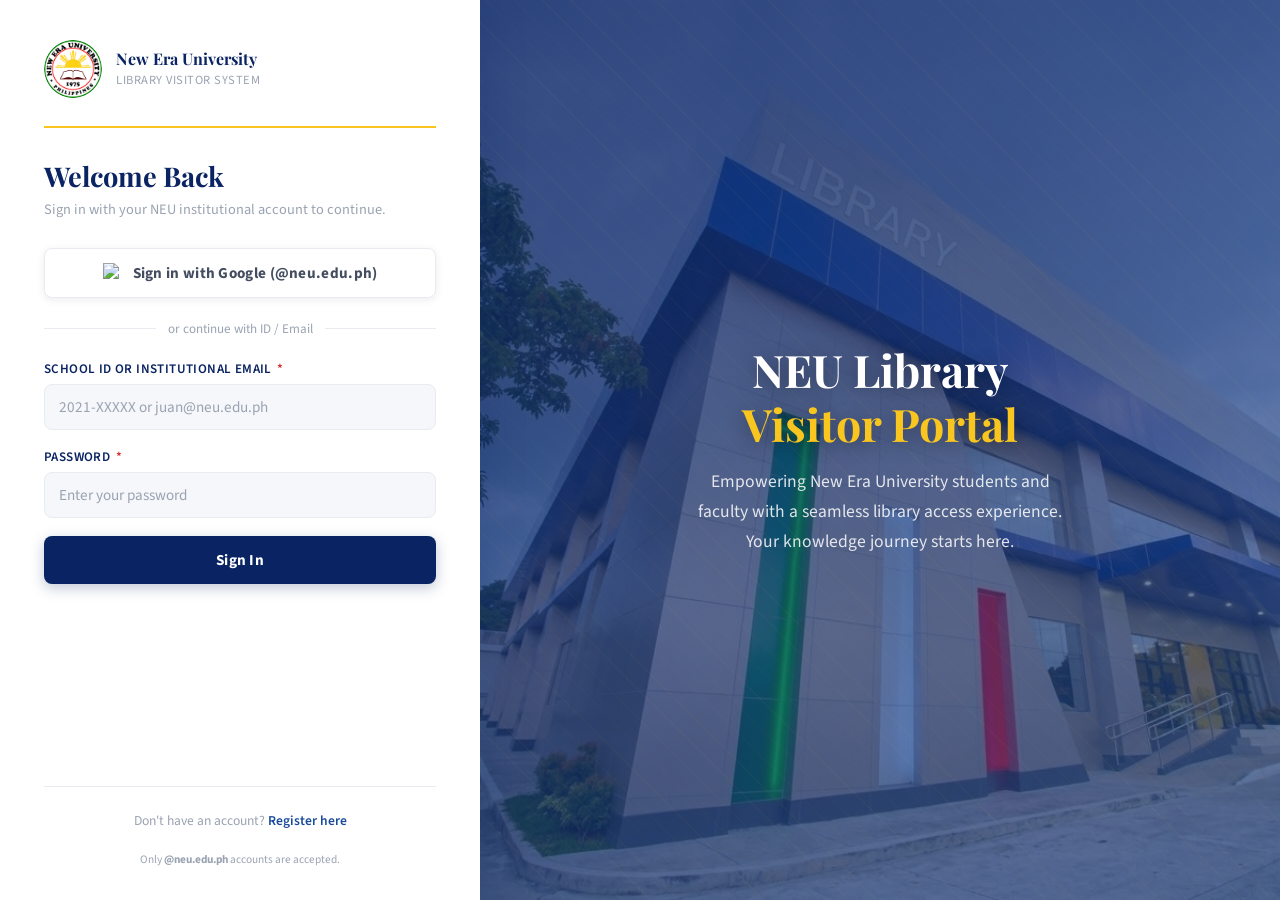
==== index.html @ 8e44487f "Initial commit: NEU Library System" ====
<!DOCTYPE html>
<html lang="en">
<head>
  <meta charset="UTF-8" />
  <meta name="viewport" content="width=device-width, initial-scale=1.0" />
  <title>NEU Library – Visitor Login</title>
  <link rel="stylesheet" href="css/main.css" />
  <link rel="icon" href="assets/neu-logo.png" />
</head>
<body>

<div class="page-wrapper">

  <!-- ── Left Panel: Login Form ─────────────────────────── -->
  <aside class="left-panel">
    <div class="left-panel-inner">

      <!-- Header / Logo -->
      <header class="neu-header">
        <img src="assets/neu-logo.png" alt="NEU Logo" class="neu-logo-mark" />
        <div class="neu-title">
          <span class="school-name">New Era University</span>
          <span class="system-name">Library Visitor System</span>
        </div>
      </header>

      <!-- Page title -->
      <h1 class="page-title">Welcome Back</h1>
      <p class="page-subtitle">Sign in with your NEU institutional account to continue.</p>

      <!-- Error message -->
      <div class="error-msg" id="error-msg" role="alert"></div>

      <!-- Google Sign-In -->
      <button class="btn btn-google" id="google-login-btn" type="button">
        <img
          src="https://www.gstatic.com/firebasejs/ui/2.0.0/images/auth/google.svg"
          alt="Google"
          width="20"
          height="20"
        />
        Sign in with Google (@neu.edu.ph)
      </button>

      <div class="divider">or continue with ID / Email</div>

      <!-- Manual Login (ID / Email) -->
      <form id="login-form" novalidate>
        <div class="form-group">
          <label for="login-id">School ID or Institutional Email <span class="req">*</span></label>
          <input
            type="text"
            id="login-id"
            name="login-id"
            placeholder="2021-XXXXX or juan@neu.edu.ph"
            autocomplete="username"
          />
        </div>

        <div class="form-group">
          <label for="login-password">Password <span class="req">*</span></label>
          <input
            type="password"
            id="login-password"
            name="login-password"
            placeholder="Enter your password"
            autocomplete="current-password"
          />
        </div>

        <button class="btn btn-primary" type="submit" id="login-submit-btn">
          Sign In
        </button>
      </form>

      <footer class="page-footer">
        Don't have an account?
        <a href="register.html" id="go-to-register">Register here</a>
        <br /><br />
        <small>Only <strong>@neu.edu.ph</strong> accounts are accepted.</small>
      </footer>

    </div>
  </aside>

  <!-- ── Right Panel: Decorative ────────────────────────── -->
  <section class="right-panel" aria-hidden="true">
    <div class="right-tagline">
      <h2>
        NEU Library
        <span>Visitor Portal</span>
      </h2>
      <p>
        Empowering New Era University students and faculty with a seamless
        library access experience. Your knowledge journey starts here.
      </p>
    </div>
  </section>

</div><!-- /.page-wrapper -->

<!-- Firebase SDK (ESM) -->
<script type="module">
  import { loginWithGoogle } from './js/auth.js';
  import {
    auth,
    db,
    onAuthStateChanged,
    doc,
    getDoc,
    signInWithPopup,
    ALLOWED_DOMAIN,
  } from './js/firebase-config.js';
  import {
    signInWithEmailAndPassword,
    getAuth,
  } from 'https://www.gstatic.com/firebasejs/10.12.2/firebase-auth.js';

  // ── Google login ──────────────────────────────────────────
  document.getElementById('google-login-btn').addEventListener('click', loginWithGoogle);

  // ── Manual login (Email/Password via Firebase Auth) ───────
  document.getElementById('login-form').addEventListener('submit', async (e) => {
    e.preventDefault();
    const errorEl = document.getElementById('error-msg');
    errorEl.style.display = 'none';

    let identifier = document.getElementById('login-id').value.trim();
    const password = document.getElementById('login-password').value;

    if (!identifier || !password) {
      errorEl.textContent = 'Please enter your ID/email and password.';
      errorEl.style.display = 'block';
      return;
    }

    // If user typed a numeric ID, look up their email in Firestore
    // (Requires a server-side lookup or pre-stored email mapping)
    if (!identifier.includes('@')) {
      // Try to find user by schoolId in Firestore
      const { collection, query, where, getDocs } = await import(
        'https://www.gstatic.com/firebasejs/10.12.2/firebase-firestore.js'
      );
      const q = query(
        collection(db, 'users'),
        where('schoolId', '==', identifier)
      );
      const snap = await getDocs(q);
      if (snap.empty) {
        errorEl.textContent = 'No account found with that School ID.';
        errorEl.style.display = 'block';
        return;
      }
      identifier = snap.docs[0].data().email;
    }

    // Domain check
    if (!identifier.endsWith(ALLOWED_DOMAIN)) {
      errorEl.textContent = `Only ${ALLOWED_DOMAIN} accounts are allowed.`;
      errorEl.style.display = 'block';
      return;
    }

    const submitBtn = document.getElementById('login-submit-btn');
    submitBtn.disabled = true;
    submitBtn.textContent = 'Signing in…';

    try {
      const { signInWithEmailAndPassword } = await import(
        'https://www.gstatic.com/firebasejs/10.12.2/firebase-auth.js'
      );
      const cred = await signInWithEmailAndPassword(auth, identifier, password);
      const userSnap = await getDoc(doc(db, 'users', cred.user.uid));
      if (!userSnap.exists()) { window.location.href = 'register.html'; return; }
      const userData = userSnap.data();
      if (userData.isBlocked) {
        const { signOut } = await import(
          'https://www.gstatic.com/firebasejs/10.12.2/firebase-auth.js'
        );
        await signOut(auth);
        errorEl.textContent = 'Your access has been blocked. Contact library staff.';
        errorEl.style.display = 'block';
        return;
      }
      window.location.href = userData.role === 'admin'
        ? 'admin-dashboard.html'
        : 'checkin.html';
    } catch (err) {
      const msgs = {
        'auth/user-not-found': 'No account found with this email.',
        'auth/wrong-password': 'Incorrect password.',
        'auth/too-many-requests': 'Too many attempts. Try again later.',
      };
      errorEl.textContent = msgs[err.code] || 'Login failed. Please try again.';
      errorEl.style.display = 'block';
      submitBtn.disabled = false;
      submitBtn.textContent = 'Sign In';
    }
  });

  // ── Redirect if already logged in ────────────────────────
  onAuthStateChanged(auth, async (user) => {
    if (!user) return;
    const snap = await getDoc(doc(db, 'users', user.uid));
    if (!snap.exists()) return;
    const data = snap.data();
    if (data.isBlocked) return;
    if (!data.isProfileComplete) { window.location.href = 'register.html'; return; }
    window.location.href = data.role === 'admin' ? 'admin-dashboard.html' : 'checkin.html';
  });
</script>

</body>
</html>
---- css/main.css ----
/* ============================================================
   main.css
   Shared styles for Login, Register, Check-in, and Welcome
   pages of the NEU Library Visitor Management System.
   Color palette: Navy Blue #0A2463, Gold #F9C61F, White #FFFFFF
   ============================================================ */

/* ── Google Fonts ──────────────────────────────────────────── */
@import url('https://fonts.googleapis.com/css2?family=Playfair+Display:wght@500;700&family=Source+Sans+3:wght@300;400;600;700&display=swap');

/* ── CSS Variables ─────────────────────────────────────────── */
:root {
  --blue-dark:   #0A2463;
  --blue-mid:    #1A4B9B;
  --blue-light:  #2E6FD9;
  --blue-pale:   #E8F0FE;
  --gold:        #F9C61F;
  --gold-dark:   #D4A200;
  --gold-light:  #FFF3CC;
  --white:       #FFFFFF;
  --gray-100:    #F5F7FA;
  --gray-200:    #E8EBF0;
  --gray-400:    #9AA3B2;
  --gray-700:    #444D60;
  --red-err:     #D32F2F;
  --success:     #1B8B3E;

  --font-display: 'Playfair Display', Georgia, serif;
  --font-body:    'Source Sans 3', 'Segoe UI', sans-serif;

  --radius:      12px;
  --radius-sm:   8px;
  --shadow-card: 0 8px 32px rgba(10,36,99,0.13);
  --shadow-btn:  0 4px 14px rgba(10,36,99,0.25);
  --transition:  0.22s cubic-bezier(0.4, 0, 0.2, 1);
}

/* ── Reset & Base ──────────────────────────────────────────── */
*, *::before, *::after { box-sizing: border-box; margin: 0; padding: 0; }

html { font-size: 16px; scroll-behavior: smooth; }

body {
  font-family: var(--font-body);
  background: var(--blue-dark);
  color: var(--gray-700);
  min-height: 100vh;
  display: flex;
  flex-direction: column;
}

/* ── Page Layout (split: left content + right image bg) ────── */
.page-wrapper {
  display: flex;
  min-height: 100vh;
  position: relative;
}

/* Left panel */
.left-panel {
  width: 480px;
  min-width: 320px;
  background: var(--white);
  display: flex;
  flex-direction: column;
  z-index: 2;
  box-shadow: 4px 0 40px rgba(10,36,99,0.18);
}

/* Right panel – library background */
.right-panel {
  flex: 1;
  background:
    linear-gradient(160deg, rgba(10,36,99,0.82) 0%, rgba(26,75,155,0.55) 100%),
    url('../assets/library-bg.jpg') center/cover no-repeat;
  display: flex;
  align-items: center;
  justify-content: center;
  padding: 40px;
  position: relative;
  overflow: hidden;
}

.right-panel::after {
  content: '';
  position: absolute;
  inset: 0;
  background: repeating-linear-gradient(
    45deg,
    rgba(249,198,31,0.03) 0px,
    rgba(249,198,31,0.03) 1px,
    transparent 1px,
    transparent 20px
  );
}

.right-tagline {
  position: relative;
  z-index: 1;
  text-align: center;
  color: var(--white);
}

.right-tagline h2 {
  font-family: var(--font-display);
  font-size: 2.8rem;
  font-weight: 700;
  line-height: 1.2;
  text-shadow: 0 3px 20px rgba(0,0,0,0.4);
  margin-bottom: 16px;
}

.right-tagline h2 span {
  color: var(--gold);
  display: block;
}

.right-tagline p {
  font-size: 1.1rem;
  opacity: 0.85;
  max-width: 380px;
  line-height: 1.7;
}

/* ── Left Panel Inner ──────────────────────────────────────── */
.left-panel-inner {
  padding: 40px 44px 32px;
  display: flex;
  flex-direction: column;
  flex: 1;
}

/* ── Logo / Header ─────────────────────────────────────────── */
.neu-header {
  display: flex;
  align-items: center;
  gap: 14px;
  padding-bottom: 28px;
  border-bottom: 2px solid var(--gold);
  margin-bottom: 32px;
}

.neu-logo {
  width: 58px;
  height: 58px;
  object-fit: contain;
  flex-shrink: 0;
}

.neu-logo-mark {
  width: 58px;
  height: 58px;
  border-radius: 50%;
  object-fit: cover;
  flex-shrink: 0;
}

.neu-title {
  display: flex;
  flex-direction: column;
}

.neu-title .school-name {
  font-family: var(--font-display);
  font-size: 1rem;
  font-weight: 700;
  color: var(--blue-dark);
  line-height: 1.2;
}

.neu-title .system-name {
  font-size: 0.78rem;
  color: var(--gray-400);
  letter-spacing: 0.5px;
  text-transform: uppercase;
  margin-top: 2px;
}

/* ── Page Title ────────────────────────────────────────────── */
.page-title {
  font-family: var(--font-display);
  font-size: 1.7rem;
  font-weight: 700;
  color: var(--blue-dark);
  margin-bottom: 6px;
  line-height: 1.2;
}

.page-subtitle {
  font-size: 0.9rem;
  color: var(--gray-400);
  margin-bottom: 28px;
}

/* ── Form ──────────────────────────────────────────────────── */
.form-group {
  margin-bottom: 18px;
}

.form-group label {
  display: block;
  font-size: 0.82rem;
  font-weight: 600;
  color: var(--blue-dark);
  margin-bottom: 6px;
  text-transform: uppercase;
  letter-spacing: 0.4px;
}

.form-group label .req {
  color: var(--red-err);
  margin-left: 2px;
}

.form-group input,
.form-group select {
  width: 100%;
  padding: 11px 14px;
  border: 1.5px solid var(--gray-200);
  border-radius: var(--radius-sm);
  font-family: var(--font-body);
  font-size: 0.95rem;
  color: var(--gray-700);
  background: var(--gray-100);
  transition: border-color var(--transition), box-shadow var(--transition);
  outline: none;
  appearance: none;
}

.form-group input:focus,
.form-group select:focus {
  border-color: var(--blue-mid);
  background: var(--white);
  box-shadow: 0 0 0 3px rgba(26,75,155,0.12);
}

.form-group input::placeholder { color: var(--gray-400); }

.form-row {
  display: grid;
  grid-template-columns: 1fr auto 1fr;
  gap: 10px;
}

.form-row .mi-field { width: 70px; }

/* ── Buttons ───────────────────────────────────────────────── */
.btn {
  display: inline-flex;
  align-items: center;
  justify-content: center;
  gap: 10px;
  padding: 13px 22px;
  border: none;
  border-radius: var(--radius-sm);
  font-family: var(--font-body);
  font-size: 0.95rem;
  font-weight: 700;
  cursor: pointer;
  transition: all var(--transition);
  text-decoration: none;
  width: 100%;
  letter-spacing: 0.3px;
}

.btn-primary {
  background: var(--blue-dark);
  color: var(--white);
  box-shadow: var(--shadow-btn);
}

.btn-primary:hover {
  background: var(--blue-mid);
  transform: translateY(-1px);
  box-shadow: 0 6px 20px rgba(10,36,99,0.32);
}

.btn-primary:active { transform: translateY(0); }

.btn-primary:disabled {
  background: var(--gray-400);
  cursor: not-allowed;
  transform: none;
  box-shadow: none;
}

.btn-google {
  background: var(--white);
  color: var(--gray-700);
  border: 1.5px solid var(--gray-200);
  box-shadow: 0 2px 8px rgba(0,0,0,0.08);
}

.btn-google:hover {
  background: var(--gray-100);
  border-color: var(--blue-light);
  transform: translateY(-1px);
}

.btn-google img {
  width: 20px;
  height: 20px;
}

.btn-gold {
  background: var(--gold);
  color: var(--blue-dark);
  box-shadow: 0 4px 14px rgba(249,198,31,0.35);
}

.btn-gold:hover {
  background: var(--gold-dark);
  transform: translateY(-1px);
}

/* ── Divider ───────────────────────────────────────────────── */
.divider {
  display: flex;
  align-items: center;
  gap: 12px;
  margin: 22px 0;
  color: var(--gray-400);
  font-size: 0.82rem;
}

.divider::before,
.divider::after {
  content: '';
  flex: 1;
  height: 1px;
  background: var(--gray-200);
}

/* ── Error message ─────────────────────────────────────────── */
.error-msg {
  display: none;
  background: #FDECEA;
  border: 1px solid #FFCDD2;
  border-left: 4px solid var(--red-err);
  border-radius: var(--radius-sm);
  padding: 10px 14px;
  font-size: 0.88rem;
  color: var(--red-err);
  margin-bottom: 16px;
  line-height: 1.5;
}

/* ── Footer links ──────────────────────────────────────────── */
.page-footer {
  margin-top: auto;
  padding-top: 24px;
  border-top: 1px solid var(--gray-200);
  font-size: 0.85rem;
  color: var(--gray-400);
  text-align: center;
}

.page-footer a {
  color: var(--blue-mid);
  text-decoration: none;
  font-weight: 600;
}

.page-footer a:hover { text-decoration: underline; }

/* ── Check-in page ─────────────────────────────────────────── */
.user-info-bar {
  display: flex;
  align-items: center;
  gap: 14px;
  background: var(--blue-dark);
  padding: 16px 22px;
  border-radius: var(--radius);
  margin-bottom: 28px;
}

.user-avatar {
  width: 46px;
  height: 46px;
  border-radius: 50%;
  border: 2px solid var(--gold);
  object-fit: cover;
  background: var(--blue-mid);
}

.user-info-bar .user-details { flex: 1; }
.user-info-bar .user-name {
  font-weight: 700;
  color: var(--white);
  font-size: 1rem;
}
.user-info-bar .user-sub {
  font-size: 0.82rem;
  color: var(--gold);
  opacity: 0.9;
}

.btn-logout-sm {
  background: transparent;
  border: 1.5px solid rgba(255,255,255,0.3);
  color: var(--white);
  padding: 7px 14px;
  border-radius: 6px;
  font-size: 0.82rem;
  font-weight: 600;
  cursor: pointer;
  transition: all var(--transition);
  font-family: var(--font-body);
}

.btn-logout-sm:hover {
  background: rgba(255,255,255,0.12);
  border-color: var(--gold);
  color: var(--gold);
}

/* ── Welcome screen ────────────────────────────────────────── */
.welcome-page {
  display: flex;
  align-items: center;
  justify-content: center;
  min-height: 100vh;
  background: var(--blue-dark);
  padding: 24px;
}

.welcome-card {
  background: var(--white);
  border-radius: 20px;
  padding: 48px 52px;
  max-width: 560px;
  width: 100%;
  text-align: center;
  box-shadow: 0 20px 60px rgba(0,0,0,0.35);
  position: relative;
  overflow: hidden;
  animation: welcomeIn 0.6s cubic-bezier(0.34, 1.56, 0.64, 1);
}

@keyframes welcomeIn {
  from { opacity: 0; transform: scale(0.85) translateY(30px); }
  to   { opacity: 1; transform: scale(1) translateY(0); }
}

.welcome-card::before {
  content: '';
  position: absolute;
  top: 0; left: 0; right: 0;
  height: 6px;
  background: linear-gradient(90deg, var(--blue-dark), var(--blue-light), var(--gold));
}

.welcome-icon {
  width: 90px;
  height: 90px;
  background: linear-gradient(135deg, var(--success), #27AE60);
  border-radius: 50%;
  display: flex;
  align-items: center;
  justify-content: center;
  margin: 0 auto 24px;
  box-shadow: 0 8px 24px rgba(27,139,62,0.35);
}

.welcome-icon svg { width: 46px; height: 46px; }

.welcome-title {
  font-family: var(--font-display);
  font-size: 2.2rem;
  font-weight: 700;
  color: var(--blue-dark);
  margin-bottom: 6px;
  line-height: 1.2;
}

.welcome-subtitle {
  font-size: 1.1rem;
  color: var(--success);
  font-weight: 600;
  margin-bottom: 28px;
}

.visitor-info-grid {
  display: grid;
  grid-template-columns: 1fr 1fr;
  gap: 14px;
  margin-bottom: 32px;
  text-align: left;
}

.info-chip {
  background: var(--blue-pale);
  border-radius: 10px;
  padding: 13px 16px;
  border-left: 4px solid var(--blue-dark);
}

.info-chip.full { grid-column: 1 / -1; }
.info-chip .label {
  font-size: 0.73rem;
  text-transform: uppercase;
  letter-spacing: 0.6px;
  color: var(--gray-400);
  font-weight: 600;
  margin-bottom: 3px;
}
.info-chip .value {
  font-size: 0.95rem;
  font-weight: 700;
  color: var(--blue-dark);
}

.visit-time-line {
  font-size: 0.85rem;
  color: var(--gray-400);
  margin-bottom: 28px;
}

.countdown-text {
  font-size: 0.82rem;
  color: var(--gray-400);
  margin-top: 14px;
}

.countdown-text span {
  font-weight: 700;
  color: var(--blue-mid);
}

/* ── Responsive ────────────────────────────────────────────── */
@media (max-width: 768px) {
  .page-wrapper { flex-direction: column; }
  .left-panel { width: 100%; box-shadow: none; }
  .right-panel { display: none; }
  .left-panel-inner { padding: 28px 24px; }

  .welcome-card { padding: 36px 28px; }
  .welcome-title { font-size: 1.7rem; }
  .visitor-info-grid { grid-template-columns: 1fr; }
}

@media (max-width: 420px) {
  .left-panel-inner { padding: 22px 18px; }
  .form-row { grid-template-columns: 1fr; }
  .form-row .mi-field { width: 100%; }
}
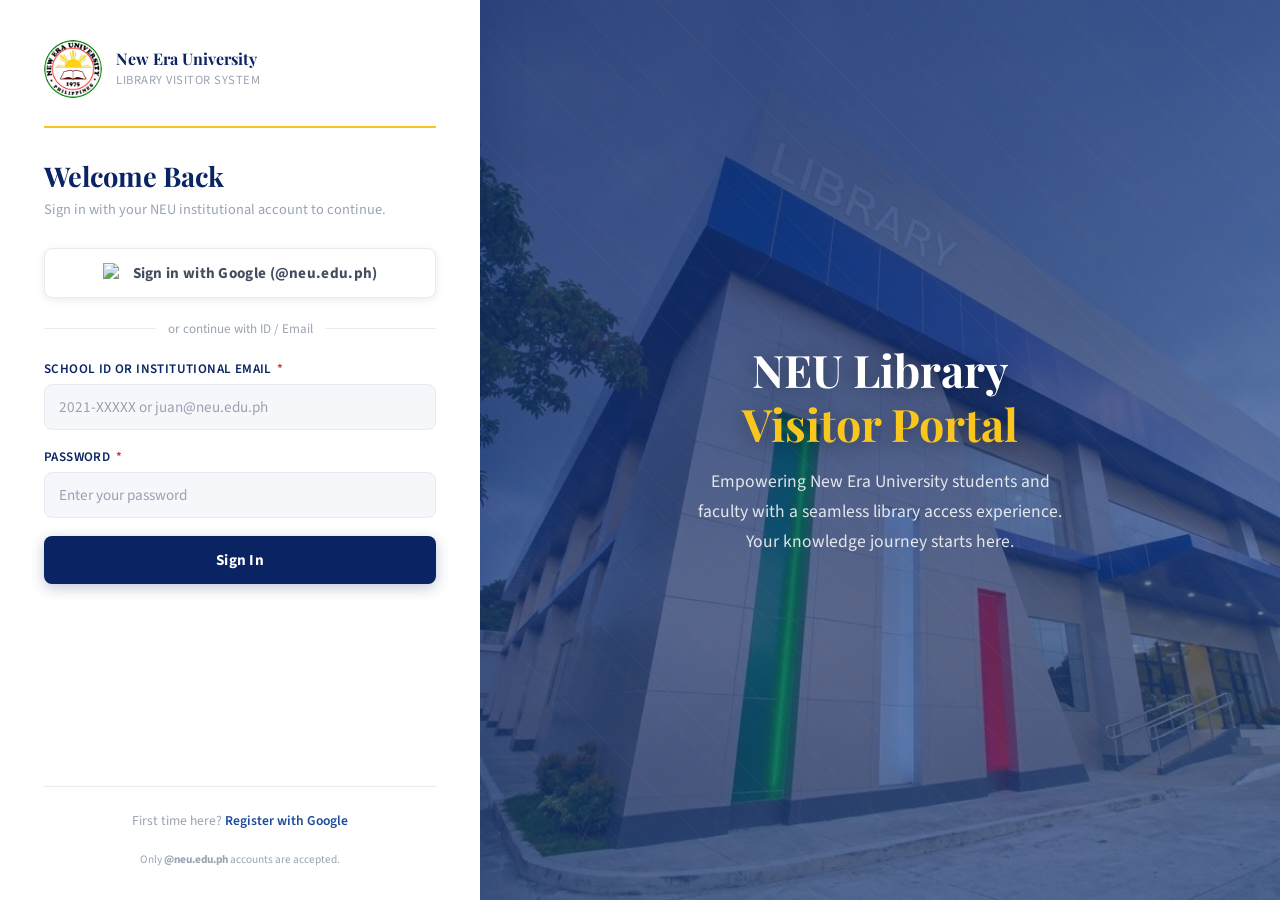
==== commit dbb54bc9: "Fix register flow and role-select redirect" ====
--- a/index.html
+++ b/index.html
@@ -11,11 +11,9 @@
 
 <div class="page-wrapper">
 
-  <!-- ── Left Panel: Login Form ─────────────────────────── -->
   <aside class="left-panel">
     <div class="left-panel-inner">
 
-      <!-- Header / Logo -->
       <header class="neu-header">
         <img src="assets/neu-logo.png" alt="NEU Logo" class="neu-logo-mark" />
         <div class="neu-title">
@@ -24,58 +22,41 @@
         </div>
       </header>
 
-      <!-- Page title -->
       <h1 class="page-title">Welcome Back</h1>
       <p class="page-subtitle">Sign in with your NEU institutional account to continue.</p>
 
-      <!-- Error message -->
       <div class="error-msg" id="error-msg" role="alert"></div>
 
       <!-- Google Sign-In -->
       <button class="btn btn-google" id="google-login-btn" type="button">
-        <img
-          src="https://www.gstatic.com/firebasejs/ui/2.0.0/images/auth/google.svg"
-          alt="Google"
-          width="20"
-          height="20"
-        />
+        <img src="https://www.gstatic.com/firebasejs/ui/2.0.0/images/auth/google.svg"
+          alt="Google" width="20" height="20" />
         Sign in with Google (@neu.edu.ph)
       </button>
 
       <div class="divider">or continue with ID / Email</div>
 
-      <!-- Manual Login (ID / Email) -->
+      <!-- Manual login -->
       <form id="login-form" novalidate>
         <div class="form-group">
           <label for="login-id">School ID or Institutional Email <span class="req">*</span></label>
-          <input
-            type="text"
-            id="login-id"
-            name="login-id"
-            placeholder="2021-XXXXX or juan@neu.edu.ph"
-            autocomplete="username"
-          />
+          <input type="text" id="login-id" name="login-id"
+            placeholder="2021-XXXXX or juan@neu.edu.ph" autocomplete="username" />
         </div>
-
         <div class="form-group">
           <label for="login-password">Password <span class="req">*</span></label>
-          <input
-            type="password"
-            id="login-password"
-            name="login-password"
-            placeholder="Enter your password"
-            autocomplete="current-password"
-          />
+          <input type="password" id="login-password" name="login-password"
+            placeholder="Enter your password" autocomplete="current-password" />
         </div>
-
         <button class="btn btn-primary" type="submit" id="login-submit-btn">
           Sign In
         </button>
       </form>
 
       <footer class="page-footer">
-        Don't have an account?
-        <a href="register.html" id="go-to-register">Register here</a>
+        First time here?
+        <!-- Register now triggers Google sign-in, not a direct page jump -->
+        <a id="register-link" style="cursor:pointer;">Register with Google</a>
         <br /><br />
         <small>Only <strong>@neu.edu.ph</strong> accounts are accepted.</small>
       </footer>
@@ -83,23 +64,16 @@
     </div>
   </aside>
 
-  <!-- ── Right Panel: Decorative ────────────────────────── -->
   <section class="right-panel" aria-hidden="true">
     <div class="right-tagline">
-      <h2>
-        NEU Library
-        <span>Visitor Portal</span>
-      </h2>
-      <p>
-        Empowering New Era University students and faculty with a seamless
-        library access experience. Your knowledge journey starts here.
-      </p>
+      <h2>NEU Library <span>Visitor Portal</span></h2>
+      <p>Empowering New Era University students and faculty with a seamless
+        library access experience. Your knowledge journey starts here.</p>
     </div>
   </section>
 
-</div><!-- /.page-wrapper -->
+</div>
 
-<!-- Firebase SDK (ESM) -->
 <script type="module">
   import { loginWithGoogle } from './js/auth.js';
   import {
@@ -108,18 +82,18 @@
     onAuthStateChanged,
     doc,
     getDoc,
-    signInWithPopup,
     ALLOWED_DOMAIN,
   } from './js/firebase-config.js';
-  import {
-    signInWithEmailAndPassword,
-    getAuth,
-  } from 'https://www.gstatic.com/firebasejs/10.12.2/firebase-auth.js';
 
-  // ── Google login ──────────────────────────────────────────
+  // ── Google login button ───────────────────────────────────
   document.getElementById('google-login-btn').addEventListener('click', loginWithGoogle);
 
-  // ── Manual login (Email/Password via Firebase Auth) ───────
+  // ── "Register with Google" also triggers Google sign-in ──
+  // auth.js will auto-create the user doc and redirect to
+  // register.html to complete the profile.
+  document.getElementById('register-link').addEventListener('click', loginWithGoogle);
+
+  // ── Manual login ──────────────────────────────────────────
   document.getElementById('login-form').addEventListener('submit', async (e) => {
     e.preventDefault();
     const errorEl = document.getElementById('error-msg');
@@ -134,17 +108,12 @@
       return;
     }
 
-    // If user typed a numeric ID, look up their email in Firestore
-    // (Requires a server-side lookup or pre-stored email mapping)
+    // If School ID entered, look up their email
     if (!identifier.includes('@')) {
-      // Try to find user by schoolId in Firestore
       const { collection, query, where, getDocs } = await import(
         'https://www.gstatic.com/firebasejs/10.12.2/firebase-firestore.js'
       );
-      const q = query(
-        collection(db, 'users'),
-        where('schoolId', '==', identifier)
-      );
+      const q = query(collection(db, 'users'), where('schoolId', '==', identifier));
       const snap = await getDocs(q);
       if (snap.empty) {
         errorEl.textContent = 'No account found with that School ID.';
@@ -182,14 +151,16 @@
         errorEl.style.display = 'block';
         return;
       }
+      // ── KEY FIX: admins go to role-select, not admin-dashboard ──
       window.location.href = userData.role === 'admin'
-        ? 'admin-dashboard.html'
+        ? 'role-select.html'
         : 'checkin.html';
     } catch (err) {
       const msgs = {
-        'auth/user-not-found': 'No account found with this email.',
-        'auth/wrong-password': 'Incorrect password.',
+        'auth/user-not-found':    'No account found with this email.',
+        'auth/wrong-password':    'Incorrect password.',
         'auth/too-many-requests': 'Too many attempts. Try again later.',
+        'auth/invalid-credential':'Incorrect email or password.',
       };
       errorEl.textContent = msgs[err.code] || 'Login failed. Please try again.';
       errorEl.style.display = 'block';
@@ -198,7 +169,7 @@
     }
   });
 
-  // ── Redirect if already logged in ────────────────────────
+  // ── Already logged in? Redirect appropriately ─────────────
   onAuthStateChanged(auth, async (user) => {
     if (!user) return;
     const snap = await getDoc(doc(db, 'users', user.uid));
@@ -206,7 +177,10 @@
     const data = snap.data();
     if (data.isBlocked) return;
     if (!data.isProfileComplete) { window.location.href = 'register.html'; return; }
-    window.location.href = data.role === 'admin' ? 'admin-dashboard.html' : 'checkin.html';
+    // ── KEY FIX: admins go to role-select ──
+    window.location.href = data.role === 'admin'
+      ? 'role-select.html'
+      : 'checkin.html';
   });
 </script>
 
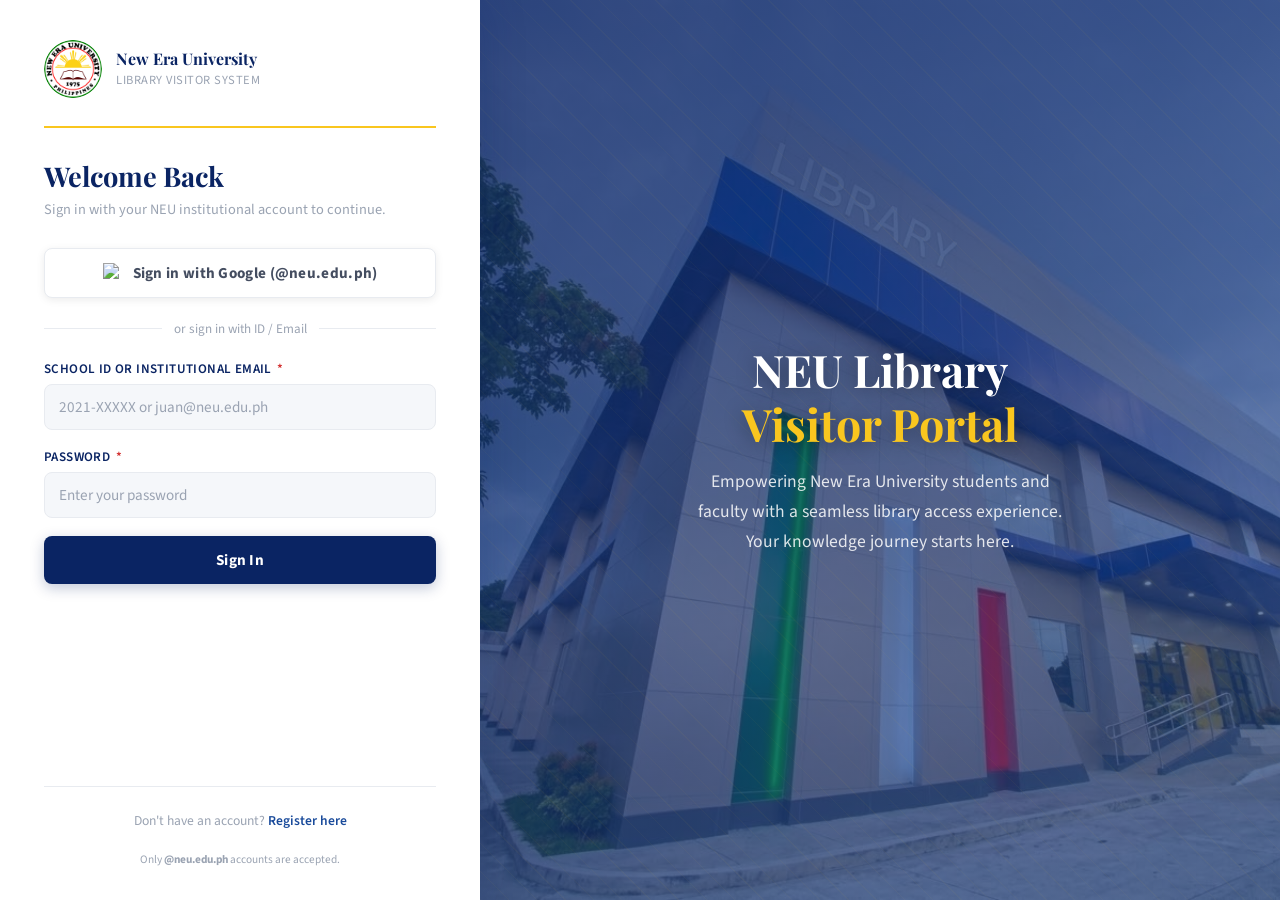
==== commit ba45297f: "Add 2-step registration with password" ====
--- a/index.html
+++ b/index.html
@@ -34,7 +34,7 @@
         Sign in with Google (@neu.edu.ph)
       </button>
 
-      <div class="divider">or continue with ID / Email</div>
+      <div class="divider">or sign in with ID / Email</div>
 
       <!-- Manual login -->
       <form id="login-form" novalidate>
@@ -54,9 +54,8 @@
       </form>
 
       <footer class="page-footer">
-        First time here?
-        <!-- Register now triggers Google sign-in, not a direct page jump -->
-        <a id="register-link" style="cursor:pointer;">Register with Google</a>
+        Don't have an account?
+        <a href="register.html">Register here</a>
         <br /><br />
         <small>Only <strong>@neu.edu.ph</strong> accounts are accepted.</small>
       </footer>
@@ -77,23 +76,11 @@
 <script type="module">
   import { loginWithGoogle } from './js/auth.js';
   import {
-    auth,
-    db,
-    onAuthStateChanged,
-    doc,
-    getDoc,
-    ALLOWED_DOMAIN,
+    auth, db, onAuthStateChanged, doc, getDoc, ALLOWED_DOMAIN,
   } from './js/firebase-config.js';
 
-  // ── Google login button ───────────────────────────────────
   document.getElementById('google-login-btn').addEventListener('click', loginWithGoogle);
 
-  // ── "Register with Google" also triggers Google sign-in ──
-  // auth.js will auto-create the user doc and redirect to
-  // register.html to complete the profile.
-  document.getElementById('register-link').addEventListener('click', loginWithGoogle);
-
-  // ── Manual login ──────────────────────────────────────────
   document.getElementById('login-form').addEventListener('submit', async (e) => {
     e.preventDefault();
     const errorEl = document.getElementById('error-msg');
@@ -108,7 +95,6 @@
       return;
     }
 
-    // If School ID entered, look up their email
     if (!identifier.includes('@')) {
       const { collection, query, where, getDocs } = await import(
         'https://www.gstatic.com/firebasejs/10.12.2/firebase-firestore.js'
@@ -123,7 +109,6 @@
       identifier = snap.docs[0].data().email;
     }
 
-    // Domain check
     if (!identifier.endsWith(ALLOWED_DOMAIN)) {
       errorEl.textContent = `Only ${ALLOWED_DOMAIN} accounts are allowed.`;
       errorEl.style.display = 'block';
@@ -143,24 +128,19 @@
       if (!userSnap.exists()) { window.location.href = 'register.html'; return; }
       const userData = userSnap.data();
       if (userData.isBlocked) {
-        const { signOut } = await import(
-          'https://www.gstatic.com/firebasejs/10.12.2/firebase-auth.js'
-        );
+        const { signOut } = await import('https://www.gstatic.com/firebasejs/10.12.2/firebase-auth.js');
         await signOut(auth);
         errorEl.textContent = 'Your access has been blocked. Contact library staff.';
         errorEl.style.display = 'block';
         return;
       }
-      // ── KEY FIX: admins go to role-select, not admin-dashboard ──
-      window.location.href = userData.role === 'admin'
-        ? 'role-select.html'
-        : 'checkin.html';
+      window.location.href = userData.role === 'admin' ? 'role-select.html' : 'checkin.html';
     } catch (err) {
       const msgs = {
-        'auth/user-not-found':    'No account found with this email.',
-        'auth/wrong-password':    'Incorrect password.',
-        'auth/too-many-requests': 'Too many attempts. Try again later.',
-        'auth/invalid-credential':'Incorrect email or password.',
+        'auth/user-not-found':     'No account found with this email.',
+        'auth/wrong-password':     'Incorrect password.',
+        'auth/too-many-requests':  'Too many attempts. Try again later.',
+        'auth/invalid-credential': 'Incorrect email or password.',
       };
       errorEl.textContent = msgs[err.code] || 'Login failed. Please try again.';
       errorEl.style.display = 'block';
@@ -169,7 +149,6 @@
     }
   });
 
-  // ── Already logged in? Redirect appropriately ─────────────
   onAuthStateChanged(auth, async (user) => {
     if (!user) return;
     const snap = await getDoc(doc(db, 'users', user.uid));
@@ -177,10 +156,7 @@
     const data = snap.data();
     if (data.isBlocked) return;
     if (!data.isProfileComplete) { window.location.href = 'register.html'; return; }
-    // ── KEY FIX: admins go to role-select ──
-    window.location.href = data.role === 'admin'
-      ? 'role-select.html'
-      : 'checkin.html';
+    window.location.href = data.role === 'admin' ? 'role-select.html' : 'checkin.html';
   });
 </script>
 
